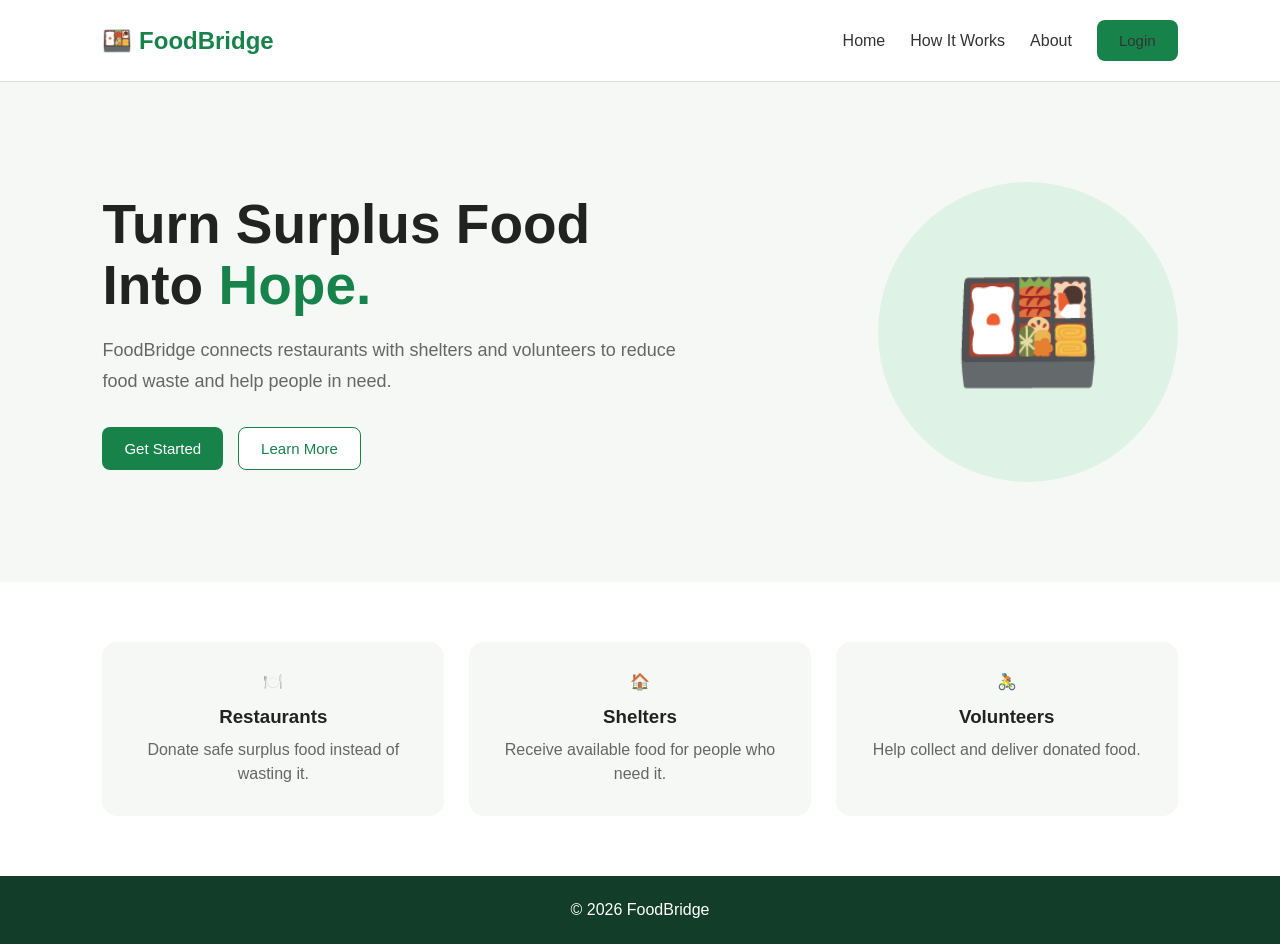
==== index.html @ 201bd707 "Change Login button to link to login.html" ====
<!DOCTYPE html>
<html lang="en">

<head>

    <meta charset="UTF-8">

    <meta name="viewport"
          content="width=device-width, initial-scale=1.0">

    <title>FoodBridge</title>

    <link rel="stylesheet"
          href="style.css">

</head>

<body>

    <header>

        <div class="logo">
            🍱 FoodBridge
        </div>

        <nav>

            <a href="#">Home</a>
            <a href="#">How It Works</a>
            <a href="#">About</a>

            <button>
                <a href="login.html" class="login-button">
    Login
                </a>
            </button>

        </nav>

    </header>


    <main>

        <section class="hero">

            <div class="hero-text">

                <h1>
                    Turn Surplus Food
                    Into <span>Hope.</span>
                </h1>

                <p>
                    FoodBridge connects restaurants
                    with shelters and volunteers to
                    reduce food waste and help people
                    in need.
                </p>

                <div class="buttons">

                    <button
                        onclick="getStarted()">

                        Get Started

                    </button>

                    <button class="secondary">

                        Learn More

                    </button>

                </div>

            </div>


            <div class="hero-image">

                🍱

            </div>

        </section>


        <section class="features">

            <div class="feature">

                🍽️

                <h3>
                    Restaurants
                </h3>

                <p>
                    Donate safe surplus food
                    instead of wasting it.
                </p>

            </div>


            <div class="feature">

                🏠

                <h3>
                    Shelters
                </h3>

                <p>
                    Receive available food
                    for people who need it.
                </p>

            </div>


            <div class="feature">

                🚴

                <h3>
                    Volunteers
                </h3>

                <p>
                    Help collect and deliver
                    donated food.
                </p>

            </div>

        </section>

    </main>


    <footer>

        <p>
            © 2026 FoodBridge
        </p>

    </footer>


    <script src="script.js"></script>

</body>

</html>
---- style.css ----
* {
    margin: 0;
    padding: 0;
    box-sizing: border-box;
}


body {

    font-family: Arial, sans-serif;

    background: #f5f8f5;

    color: #222;

}


/* HEADER */

header {

    display: flex;

    justify-content: space-between;

    align-items: center;

    padding: 20px 8%;

    background: white;

    border-bottom: 1px solid #ddd;

}


.logo {

    font-size: 24px;

    font-weight: bold;

    color: #17834b;

}


nav {

    display: flex;

    align-items: center;

    gap: 25px;

}


nav a {

    text-decoration: none;

    color: #333;

}


button {

    border: none;

    padding: 12px 22px;

    border-radius: 8px;

    background: #17834b;

    color: white;

    font-size: 15px;

}


/* HERO */

.hero {

    min-height: 500px;

    display: flex;

    align-items: center;

    justify-content: space-between;

    padding: 70px 8%;

}


.hero-text {

    max-width: 600px;

}


.hero h1 {

    font-size: 55px;

    line-height: 1.1;

    margin-bottom: 20px;

}


.hero h1 span {

    color: #17834b;

}


.hero p {

    font-size: 18px;

    line-height: 1.7;

    color: #666;

    margin-bottom: 30px;

}


.buttons {

    display: flex;

    gap: 15px;

}


.secondary {

    background: white;

    color: #17834b;

    border: 1px solid #17834b;

}


.hero-image {

    width: 300px;

    height: 300px;

    border-radius: 50%;

    background: #dff2e6;

    display: flex;

    align-items: center;

    justify-content: center;

    font-size: 120px;

}


/* FEATURES */

.features {

    display: flex;

    gap: 25px;

    padding: 60px 8%;

    background: white;

}


.feature {

    flex: 1;

    padding: 30px;

    border-radius: 15px;

    background: #f5f8f5;

    text-align: center;

}


.feature h3 {

    margin: 15px 0 10px;

}


.feature p {

    color: #666;

    line-height: 1.5;

}


/* FOOTER */

footer {

    padding: 25px;

    text-align: center;

    background: #123d28;

    color: white;

}


/* MOBILE */

@media(max-width: 700px) {

    header {

        flex-direction: column;

        gap: 15px;

    }


    nav {

        gap: 12px;

        flex-wrap: wrap;

        justify-content: center;

    }


    .hero {

        flex-direction: column;

        text-align: center;

        gap: 40px;

    }


    .hero h1 {

        font-size: 38px;

    }


    .buttons {

        justify-content: center;

    }


    .features {

        flex-direction: column;

    }


    .hero-image {

        width: 220px;

        height: 220px;

        font-size: 90px;

    }

}
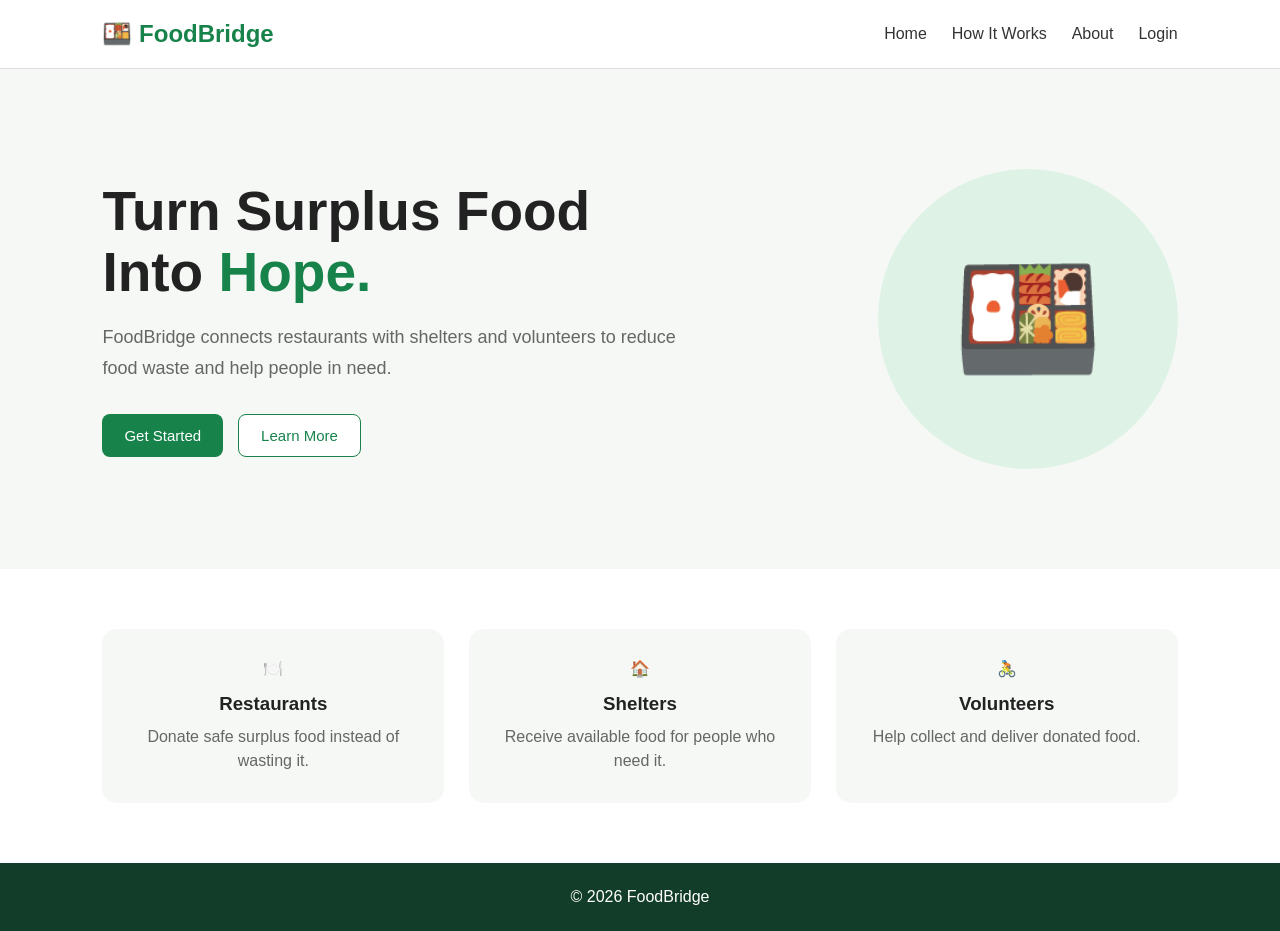
==== commit 3d13d0dc: "Refactor login button in index.html Removed unnecessary button element for login." ====
--- a/index.html
+++ b/index.html
@@ -29,11 +29,9 @@
             <a href="#">How It Works</a>
             <a href="#">About</a>
 
-            <button>
-                <a href="login.html" class="login-button">
+            <a href="login.html" class="login-button">
     Login
-                </a>
-            </button>
+            </a>
 
         </nav>
 
